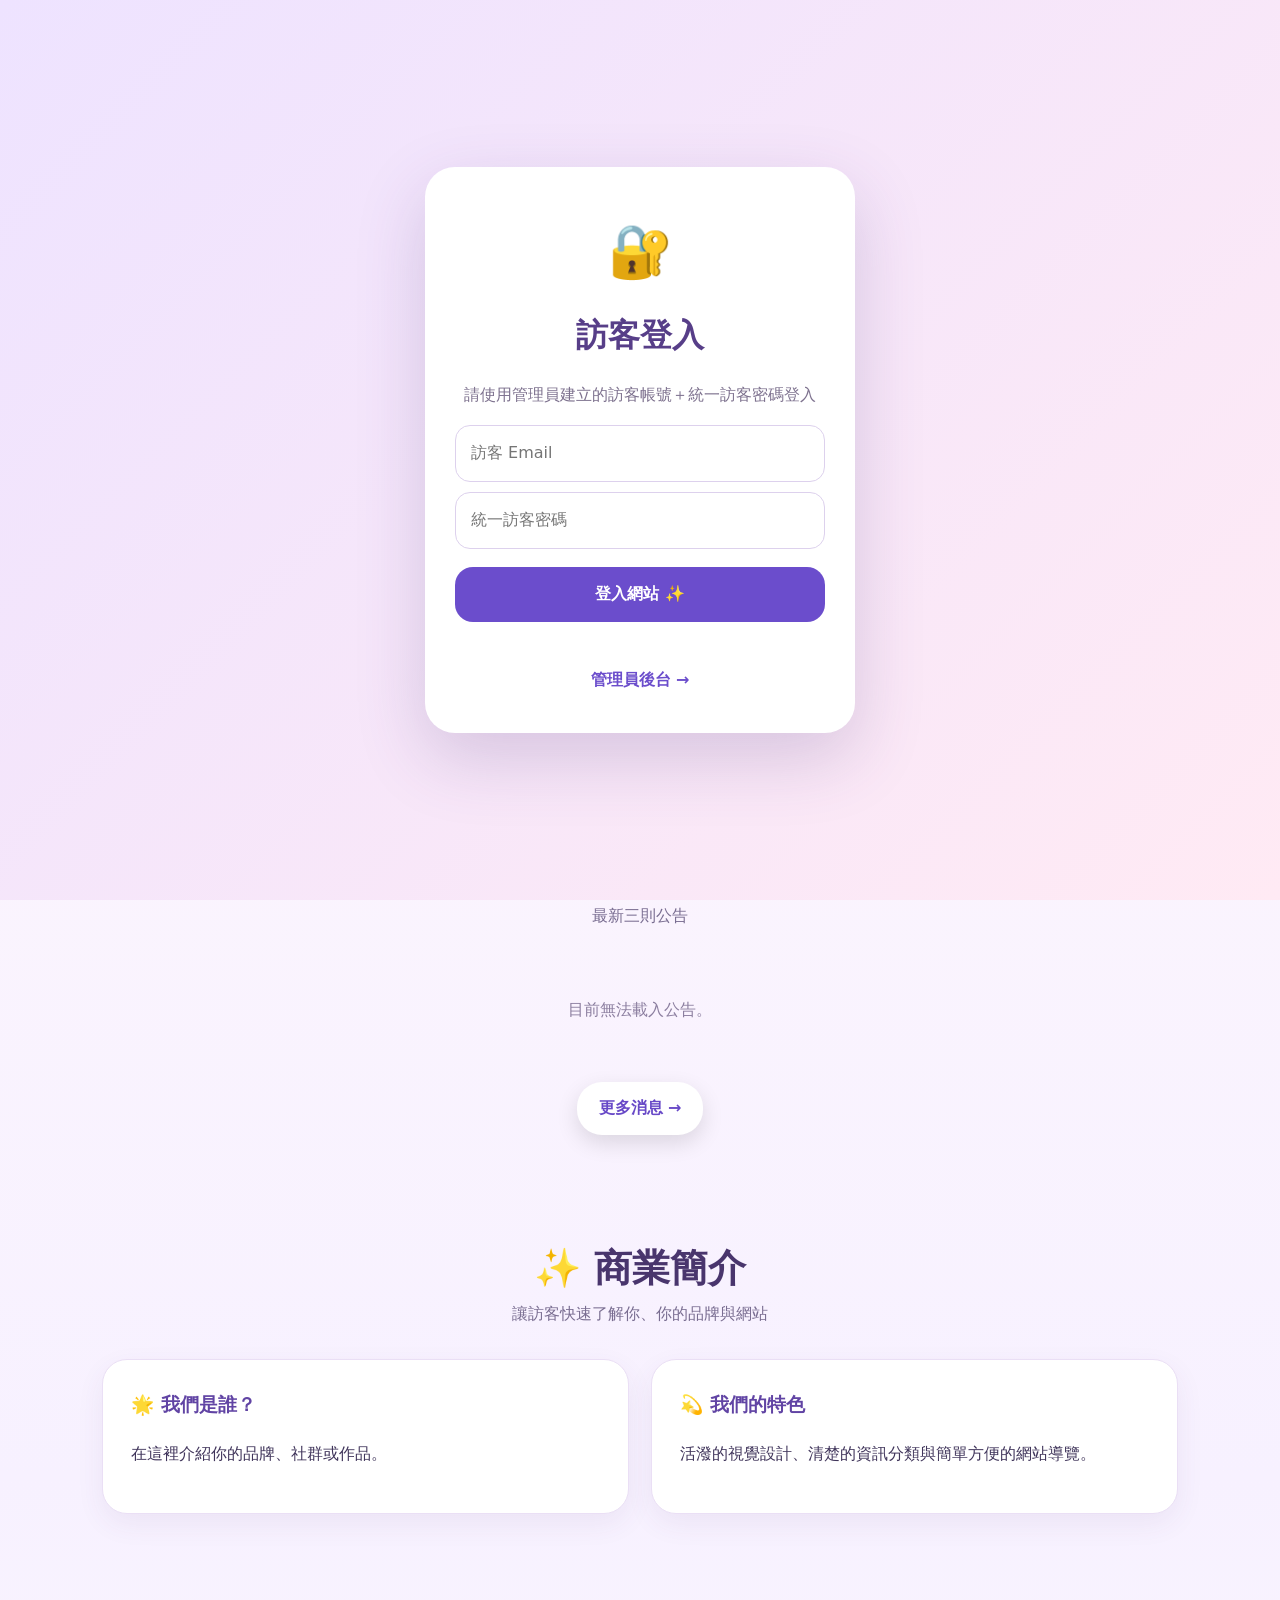
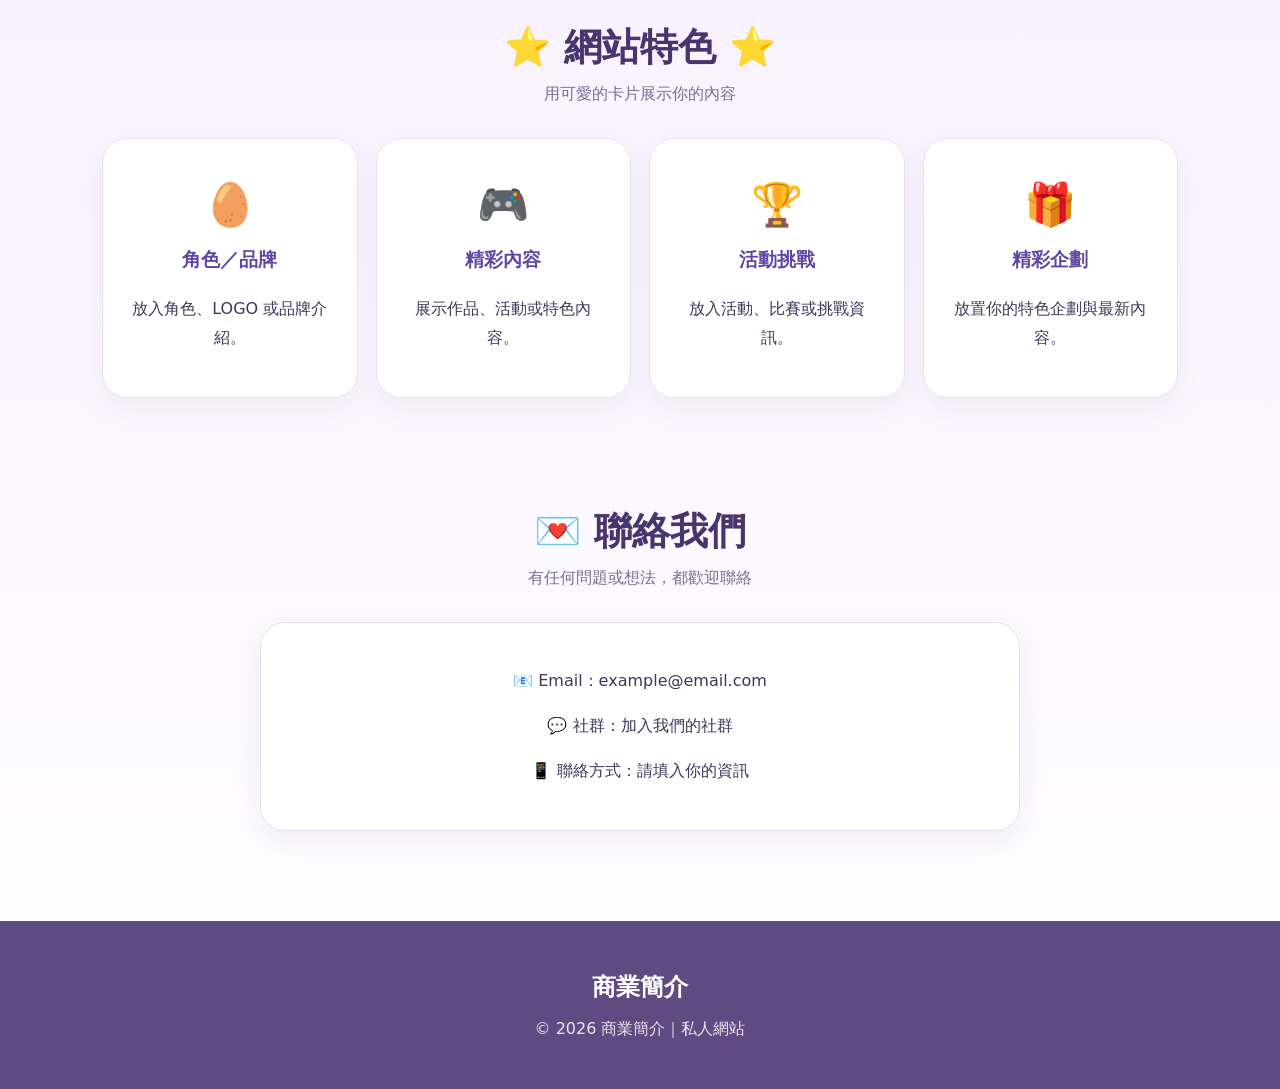
==== index.html @ ac89ccae "Refresh app script cache for calendar update" ====
<!doctype html><html lang="zh-Hant"><head><meta charset="UTF-8"><meta name="viewport" content="width=device-width,initial-scale=1"><title>私人網站</title><link rel="stylesheet" href="style.css"></head><body>
<div id="visitorGate" class="gate"><div class="gate-card"><div class="lock">🔐</div><h1>訪客登入</h1><p>請使用管理員建立的訪客帳號＋統一訪客密碼登入</p><input id="visitorEmail" type="email" placeholder="訪客 Email" autocomplete="username"><input id="visitorPassword" type="password" placeholder="統一訪客密碼" autocomplete="current-password"><button id="visitorLoginButton">登入網站 ✨</button><small id="visitorLoginError"></small><a href="admin.html">管理員後台 →</a></div></div>
<header><div class="nav"><div class="logo" id="siteName">商業簡介</div><button class="mobileNavToggle" type="button" aria-expanded="false" aria-label="開啟選單">☰ 選單</button><nav><a href="#home">首頁</a><a href="#news">最新消息</a><a href="products.html">商品</a><a href="videos.html">🎬 影音頻道</a><div class="navDropdown"><button type="button">👤 我的 ▾</button><div class="dropdownMenu myNavMenu"><a href="my.html#myProfilePanel">👤 個人資料</a><a href="my.html#myCompetitionsPanel">🏆 我的比賽</a><a href="my.html#myAwardsPanel">🎖️ 我的獎項</a><a href="my.html#myCouponsPanel">🎟️ 我的優惠券</a><a href="my.html#mySupportPanel">💬 我的客服</a><a href="my.html#myNotificationsPanel">🔔 我的通知</a></div></div><div class="navDropdown"><button type="button">🏆 歷屆成績 ▾</button><div id="competitionMenu" class="dropdownMenu"><a href="competitions.html">📚 全部歷屆成績</a><a href="competitions.html#leaderboard">🏆 達人榜</a><a href="competitions.html?category=Minecraft">🎮 Minecraft 分類</a><div class="dropdownNested"><a class="dropdownNestedTitle" href="competitions.html?category=%E8%9B%8B%E4%BB%94">🥚 蛋仔派對 <span>▸</span></a><div class="dropdownSubmenu"></div></div></div></div><a href="downloads.html">📁 檔案下載</a><a href="app-updates.html">⬇️ 下載 App</a><a href="calendar.html">📅 行事曆</a><a href="search.html">🔍 搜尋</a><a class="admin" href="admin.html">👑 管理員</a><button id="visitorLogout" class="hidden">登出</button></nav></div></header>
<main><section id="home" class="hero"><img id="heroImage" src="1000116817.jpg" alt="主視覺"><div class="heroShade"></div><div class="heroCard"><h1 id="heroTitle">商業簡介</h1><p id="heroText">繽紛、活潑、充滿特色的專屬網站</p><a href="#news" class="btn">開始探索 →</a></div></section>
<section id="news"><h2>📢 最新消息</h2><p class="sub">最新三則公告</p><div id="newsList" class="newsList"><div class="loading">正在載入…</div></div><div class="center"><a class="btn" href="news.html">更多消息 →</a></div></section>
<section id="about"><h2 id="aboutTitle">✨ 商業簡介</h2><p class="sub" id="aboutSubtitle">讓訪客快速了解你、你的品牌與網站</p><div class="grid2"><article><h3 id="about1Title">🌟 我們是誰？</h3><p id="about1Text">在這裡介紹你的品牌、社群或作品。</p></article><article><h3 id="about2Title">💫 我們的特色</h3><p id="about2Text">活潑的視覺設計、清楚的資訊分類與簡單方便的網站導覽。</p></article></div></section>
<section id="features"><h2 id="featuresTitle">⭐ 網站特色 ⭐</h2><p class="sub" id="featuresSubtitle">用可愛的卡片展示你的內容</p><div class="features"><article><b>🥚</b><h3 id="f1Title">角色／品牌</h3><p id="f1Text">放入角色、LOGO 或品牌介紹。</p></article><article><b>🎮</b><h3 id="f2Title">精彩內容</h3><p id="f2Text">展示作品、活動或特色內容。</p></article><article><b>🏆</b><h3 id="f3Title">活動挑戰</h3><p id="f3Text">放入活動、比賽或挑戰資訊。</p></article><article><b>🎁</b><h3 id="f4Title">精彩企劃</h3><p id="f4Text">放置你的特色企劃與最新內容。</p></article></div></section>
<section id="contact"><h2>💌 聯絡我們</h2><p class="sub">有任何問題或想法，都歡迎聯絡</p><div class="contact"><p id="contact1">📧 Email：example@email.com</p><p id="contact2">💬 社群：加入我們的社群</p><p id="contact3">📱 聯絡方式：請填入你的資訊</p></div></section></main>
<footer><h2 id="footerName">商業簡介</h2><p id="footerText">© 2026 商業簡介｜私人網站</p></footer>
<script src="config.js"></script><script src="app.js?v=26.11.3-calendar"></script><aside id="quickLinksPanel" class="quickLinksPanel" aria-label="快速連結">
  <div class="quickLinksHead">🔗 快速連結</div>
  <div id="quickLinksList" class="quickLinksList">
    <div class="quickLinksEmpty">正在載入…</div>
  </div>
</aside>
</body></html>
---- style.css ----
*{box-sizing:border-box}
html{scroll-behavior:smooth}
body{margin:0;font-family:system-ui,-apple-system,"Noto Sans TC","Microsoft JhengHei",sans-serif;color:#40355b;background:linear-gradient(180deg,#fff8fc,#f7f1ff 55%,#fff);line-height:1.8}
a{color:inherit} header{position:sticky;top:0;z-index:20;background:rgba(255,255,255,.9);backdrop-filter:blur(12px);border-bottom:1px solid #eadff7}
.nav{max-width:1120px;margin:auto;padding:14px 22px;display:flex;align-items:center;justify-content:space-between;gap:20px}.logo{font-size:24px;font-weight:900;color:#6b4dcc;white-space:nowrap}
nav{display:flex;align-items:center;gap:7px;flex-wrap:nowrap;justify-content:flex-end}nav a,nav button{border:0;background:transparent;text-decoration:none;padding:8px 12px;border-radius:18px;font-weight:800;color:#5d4b83;cursor:pointer}nav a:hover,nav button:hover{background:#eee5ff;color:#6b4dcc}nav .admin{background:#6b4dcc;color:#fff}
main{max-width:1120px;margin:auto}.hero{min-height:520px;margin:28px 18px 60px;border-radius:34px;overflow:hidden;position:relative;background:#eadfff;box-shadow:0 18px 50px rgba(94,70,145,.14)}.hero img{width:100%;height:520px;object-fit:cover;display:block}.heroShade{position:absolute;inset:0;background:linear-gradient(90deg,rgba(54,37,86,.72),rgba(54,37,86,.18),rgba(54,37,86,.05))}.heroCard{position:absolute;left:8%;top:50%;transform:translateY(-50%);max-width:540px;color:#fff}.heroCard h1{font-size:56px;line-height:1.15;margin:0 0 12px;text-shadow:0 4px 18px rgba(0,0,0,.2)}.heroCard p{font-size:21px;margin:0 0 25px}.btn{display:inline-block;background:#fff;color:#6849c7;border:0;border-radius:25px;padding:12px 22px;text-decoration:none;font-weight:900;cursor:pointer;box-shadow:0 8px 22px rgba(0,0,0,.12)}
section{padding:55px 22px;scroll-margin-top:85px}section h2{font-size:38px;line-height:1.25;text-align:center;margin:0 0 8px;color:#49356d}.sub{text-align:center;color:#796d91;margin:0 auto 30px}
.newsList{display:grid;gap:18px}.notice{background:#fff;border:1px solid #eadff5;border-radius:24px;padding:22px 25px;box-shadow:0 10px 28px rgba(83,62,120,.08)}.notice .date{font-size:14px;color:#9a7cc8;font-weight:800}.notice h3{font-size:24px;margin:5px 0;color:#4d3a70}.notice p{margin:5px 0;color:#655a78}
.notice .noticeContent.isCollapsed{display:-webkit-box;-webkit-box-orient:vertical;-webkit-line-clamp:4;overflow:hidden;white-space:normal}.notice .noticeContent.isExpanded{display:block;overflow:visible}.notice .noticeMore{display:inline-block;margin:2px 0 8px;padding:0;border:0;background:transparent;color:#6749cc;font:inherit;font-weight:800;cursor:pointer}.notice .noticeMore:hover{text-decoration:underline}
.grid2{display:grid;grid-template-columns:repeat(2,1fr);gap:22px}.grid2 article,.features article,.contact{background:#fff;border:1px solid #eadff5;border-radius:25px;padding:28px;box-shadow:0 10px 28px rgba(83,62,120,.07)}.grid2 h3,.features h3{color:#6144a4;margin-top:0}
.features{display:grid;grid-template-columns:repeat(4,1fr);gap:18px}.features article{text-align:center}.features b{font-size:42px}.contact{text-align:center;max-width:760px;margin:auto}
footer{text-align:center;padding:45px 20px;background:#5f4b82;color:#fff;margin-top:35px}footer h2{color:#fff;margin:0 0 6px}footer p{margin:0;opacity:.85}
.gate{position:fixed;inset:0;z-index:100;background:linear-gradient(135deg,#eee3ff,#ffeaf4);display:flex;align-items:center;justify-content:center;padding:20px}.gate-card{width:min(430px,100%);background:#fff;border-radius:30px;padding:38px 30px;text-align:center;box-shadow:0 25px 70px rgba(82,56,125,.2)}.lock{font-size:52px}.gate-card h1{margin:8px 0;color:#573e88}.gate-card p{color:#7d718e}.gate-card input{display:block;width:100%;padding:13px 15px;margin:10px 0;border:1px solid #ddd1ed;border-radius:15px;font:inherit;outline:none}.gate-card button{width:100%;padding:13px 18px;border:0;border-radius:18px;background:#6b4dcc;color:#fff;font:inherit;font-weight:900;cursor:pointer;margin:8px 0}.gate-card a{display:block;margin-top:12px;color:#6b4dcc;text-decoration:none;font-weight:800}.gate-card small{display:block;color:#d34f73;min-height:24px}
.hidden{display:none!important}.dashboard main{padding-top:20px}.dashboard section{padding-top:35px}
.dashboardHeader{display:flex;align-items:center;justify-content:space-between;gap:20px;margin:0 0 22px}.dashboardHeader h2{margin:0 0 6px}.dashboardCards{display:grid;grid-template-columns:repeat(4,1fr);gap:15px;margin-bottom:22px}.dashCard{display:flex;align-items:center;gap:14px;background:#fff;border:1px solid #eadff5;border-radius:22px;padding:18px;box-shadow:0 10px 28px rgba(83,62,120,.07)}.dashIcon{font-size:32px;line-height:1}.dashLabel{font-size:13px;font-weight:900;color:#8b7e9f}.dashValue{font-size:28px;font-weight:950;color:#4d3a70;line-height:1.1;margin:3px 0}.dashSub{font-size:12px;color:#8b7e9f}.dashboardGrid{display:grid;grid-template-columns:repeat(2,1fr);gap:20px;margin-top:20px}.dashboardBox{background:#fff;border:1px solid #eadff5;border-radius:25px;padding:22px;box-shadow:0 10px 28px rgba(83,62,120,.07)}.dashboardBoxHead{display:flex;align-items:end;justify-content:space-between;gap:15px;margin-bottom:12px}.dashboardBoxHead h3{margin:0;color:#4d3a70}.dashboardList{display:grid;gap:9px}.dashboardLink{width:100%;border:1px solid #eee5f5;background:#fcfaff;border-radius:15px;padding:12px 14px;text-align:left;cursor:pointer;color:#4d3a70;display:flex;justify-content:space-between;gap:12px;font:inherit}.dashboardLink:hover{transform:translateY(-1px)}.dashboardLink span{font-weight:850;overflow:hidden;text-overflow:ellipsis}.dashboardLink small{color:#91859e;white-space:nowrap}.dashboardAction{margin-top:10px;border:0;background:#e8ddff;color:#6749cc;border-radius:14px;padding:10px 14px;font-weight:900;cursor:pointer}.dashTodoCount{padding:12px 14px;border-radius:15px;background:#fff3d9;color:#80611c;font-weight:900;margin-bottom:2px}.miniBars{display:grid;gap:6px}.miniBarRow{display:grid;grid-template-columns:42px 1fr 24px;align-items:center;gap:8px;font-size:11px;color:#8b7e9f}.miniBarRow b{font-size:11px;text-align:right;color:#5f5270}.miniBarTrack{height:10px;background:#f0eaf7;border-radius:999px;overflow:hidden}.miniBarTrack i{display:block;height:100%;background:#8b6bd8;border-radius:999px;min-width:0}.loading{text-align:center;padding:30px;color:#8b7e9f}
.adminTabs{display:flex;gap:10px;justify-content:center;margin-bottom:35px;flex-wrap:wrap}.tab{border:0;border-radius:22px;padding:13px 22px;background:#e8ddff;color:#6749cc;font-weight:900;cursor:pointer}.tab.active{background:#6749cc;color:#fff}.tabPanel.hidden{display:none}
.editor{background:#fff;border:1px solid #eadff5;border-radius:25px;padding:25px;box-shadow:0 10px 28px rgba(83,62,120,.07)}.editor label{display:block;font-weight:800;color:#6749cc;margin:12px 0}.editor input,.editor textarea{display:block;width:100%;margin-top:6px;padding:12px 14px;border:1px solid #ddd1ed;border-radius:14px;font:inherit;color:#46395c;background:#fff}.editor textarea{resize:vertical}.editor button{margin-top:12px}.four{display:grid;grid-template-columns:repeat(2,1fr);gap:15px}.empty,.loading{text-align:center;padding:35px;color:#8b7e9f}.notice button{border:0;border-radius:16px;padding:9px 16px;background:#ffd0df;color:#8b4770;font-weight:800;cursor:pointer}
@media(max-width:850px){.nav{align-items:flex-start;flex-direction:column}nav{justify-content:flex-start}.hero,.hero img{height:460px}.heroCard h1{font-size:42px}.features{grid-template-columns:repeat(2,1fr)}}
@media(max-width:600px){.grid2,.features,.four{grid-template-columns:1fr}section{padding:42px 15px}.hero{margin:18px 10px 40px}.heroCard{left:7%;right:7%}.heroCard h1{font-size:35px}.heroCard p{font-size:17px}}
.center{text-align:center;margin-top:22px}.filters{display:flex;gap:8px;justify-content:center;flex-wrap:wrap;margin:0 auto 25px}.filter{border:0;border-radius:18px;padding:9px 14px;background:#eee5ff;color:#6749cc;font-weight:800;cursor:pointer}.filter.active{background:#6749cc;color:#fff}.productGrid{display:grid;grid-template-columns:repeat(3,1fr);gap:20px}.productCard{background:#fff;border:1px solid #eadff5;border-radius:25px;overflow:hidden;box-shadow:0 10px 28px rgba(83,62,120,.07)}.productCard img{width:100%;height:220px;object-fit:cover;display:block}.productImage{height:220px;display:flex;align-items:center;justify-content:center;background:#f2eaff;font-size:70px}.productBody{padding:20px}.productBody h3{margin:4px 0;color:#4d3a70;font-size:24px}.productBody strong{display:block;margin-top:10px;color:#6749cc;font-size:21px}.productBody button,.notice button{border:0;border-radius:14px;padding:8px 12px;background:#eee5ff;color:#6749cc;font-weight:800;cursor:pointer}.secondary{background:#eee!important;color:#555!important}.check{display:flex!important;align-items:center;gap:8px}.check input{width:auto!important;margin:0!important}.supportBox small{display:block;color:#6b4dcc;font-weight:800;margin-top:8px}
@media(max-width:850px){.productGrid{grid-template-columns:repeat(2,1fr)}}@media(max-width:600px){.productGrid{grid-template-columns:1fr}}

.couponGrid{display:grid;grid-template-columns:repeat(auto-fit,minmax(260px,1fr));gap:20px}
.couponCard{background:#fff;border:2px dashed #d9c7f5;border-radius:24px;padding:20px;box-shadow:0 12px 30px rgba(94,70,145,.10);position:relative;overflow:hidden}
.couponCard:before{content:"";position:absolute;left:-12px;top:50%;width:24px;height:24px;border-radius:50%;background:#f8f2ff;transform:translateY(-50%)}
.couponTop{display:flex;justify-content:space-between;font-weight:900;color:#6b4dcc}
.couponCard h3{margin:10px 0 6px;font-size:23px}
.couponCard p{margin:5px 0;color:#6d6280}
.couponDiscount{display:block;font-size:28px;color:#6b4dcc;margin:12px 0}
.couponCode{background:#f5efff;border-radius:12px;padding:8px 12px;font-weight:900;letter-spacing:1px;text-align:center;margin:14px 0}
.couponCard.used{opacity:.62}.couponCard.expired{opacity:.7}.couponCard.soon{border-color:#e8c978}
.inlineGate{position:static;min-height:0;background:transparent;padding:20px 0}.inlineGate .gate-card{max-width:480px;margin:auto}


.navDropdown{position:relative;display:inline-block}
.navDropdown>button{font:inherit}
.dropdownMenu{display:none;position:absolute;right:0;top:calc(100% + 6px);min-width:260px;max-width:340px;background:#fff;border:1px solid #eadff5;border-radius:18px;padding:8px;box-shadow:0 16px 40px rgba(83,62,120,.16);z-index:50}
.navDropdown:hover .dropdownMenu,.navDropdown:focus-within .dropdownMenu{display:block}
.dropdownMenu a,.dropdownMenu .dropdownEmpty{display:block;padding:8px 12px;border-radius:12px;text-decoration:none;color:#5d4b83;font-weight:700;white-space:normal}
.dropdownMenu a:hover{background:#eee5ff;color:#6b4dcc}
.dropdownGroup{padding:5px 0;border-top:1px solid #f0e9f8;margin-top:5px}
.dropdownGroup b{display:block;padding:6px 12px;color:#6749cc}
.dropdownEmpty{color:#9a8ea8!important;font-weight:600!important}
.pageTitle{text-align:center;font-size:42px;color:#49356d;margin:20px 0 5px}
.competitionFilters{display:flex;justify-content:center;gap:10px;flex-wrap:wrap;margin:0 auto 28px}
.competitionFilters a{background:#eee5ff;color:#6749cc;text-decoration:none;font-weight:900;border-radius:18px;padding:8px 16px}
.competitionFilters a:hover{background:#6749cc;color:#fff}
.competitionCard{background:#fff;border:1px solid #eadff5;border-radius:28px;padding:26px;margin:0 0 24px;box-shadow:0 10px 28px rgba(83,62,120,.07)}
.competitionCard h2{margin:3px 0 12px;text-align:left;font-size:30px}
.competitionResults{display:grid;grid-template-columns:repeat(3,1fr);gap:15px}
.competitionResult h3{margin:3px 0;color:#4d3a70}
.competitionActions{display:flex;gap:10px;flex-wrap:wrap;margin-top:15px}
.resultEditor{margin-top:24px;padding-top:15px;border-top:1px solid #eadff5}
.resultRow{display:grid;grid-template-columns:90px 1.5fr 120px 1fr auto;gap:10px;align-items:end;margin:10px 0;padding:12px;background:#faf7ff;border-radius:16px}
.resultRow label{margin:0}
.resultRow button{margin:0;padding:9px 12px;border:0;border-radius:12px;background:#ffd0df;color:#8b4770;font-weight:800;cursor:pointer}
.resultRow input{margin-top:5px!important}
@media(max-width:850px){.competitionResults{grid-template-columns:1fr 1fr}.resultRow{grid-template-columns:1fr 1fr}}
@media(max-width:600px){.dropdownMenu{position:static;width:100%;max-width:none;box-shadow:none;margin-top:4px}.navDropdown{width:auto}.navDropdown:focus-within .dropdownMenu,.navDropdown:hover .dropdownMenu{display:block}.pageTitle{font-size:34px}.competitionResults{grid-template-columns:1fr}.resultRow{grid-template-columns:1fr}}

/* 快速連結側欄 */
.quickLinksPanel{position:fixed;right:16px;top:118px;width:245px;z-index:18;background:#fff;border:1px solid #e1e8cf;border-radius:18px;padding:12px;box-shadow:0 14px 36px rgba(43,64,18,.16)}
.quickLinksHead{font-size:20px;font-weight:900;color:#53436f;text-align:center;margin:2px 0 10px}
.quickLinksList{display:flex;flex-direction:column;gap:7px;max-height:calc(100vh - 185px);overflow:auto;padding-right:2px}
.quickLinkItem{display:flex;align-items:center;gap:8px;min-height:42px;padding:7px 10px;border-radius:9px;background:#8ee600;color:#fff;text-decoration:none;font-weight:900;box-shadow:0 2px 6px rgba(71,110,12,.18);transition:transform .15s ease,filter .15s ease}
.quickLinkItem:hover{filter:brightness(.96);transform:translateX(-2px)}
.quickLinkIcon{width:28px;height:28px;display:grid;place-items:center;flex:0 0 28px;font-size:21px;background:rgba(255,255,255,.2);border-radius:6px}
.quickLinksEmpty{font-size:13px;text-align:center;color:#8b809c;padding:10px}
.quickLinkAdminGrid{display:grid;grid-template-columns:1fr 1.35fr;gap:22px}
.quickLinkAdminListWrap{background:#fff;border:1px solid #eadff5;border-radius:20px;padding:20px}
.quickLinkAdminItem{margin-bottom:12px}
@media (max-width:950px){.quickLinksPanel{position:static;width:auto;margin:12px 18px}.quickLinksList{max-height:none}.quickLinkAdminGrid{grid-template-columns:1fr}}
@media (max-width:760px){.quickLinksPanel{margin:12px}.quickLinksList{display:grid;grid-template-columns:1fr 1fr}.quickLinkItem{font-size:14px}.quickLinksHead{text-align:left}}

/* 表單 */
.formCard{max-width:850px;margin:0 auto;background:#fff;border:1px solid #eadff5;border-radius:28px;padding:28px;box-shadow:0 10px 28px rgba(83,62,120,.07)}
.formField{display:block;margin:18px 0;color:#5b4a75;font-weight:800}
.formField>span{display:block;margin-bottom:7px}
.formField input,.formField textarea,.formField select{display:block;width:100%;padding:12px 14px;border:1px solid #ddd1ed;border-radius:14px;font:inherit;color:#46395c;background:#fff;box-sizing:border-box}
.formField b{color:#c94c78}
.formOptions{display:grid;gap:8px;margin-top:8px;padding:12px;background:#faf7ff;border-radius:14px}
.formOptions label{font-weight:700;color:#59476f}
.formQuestionRow{display:grid;grid-template-columns:1fr auto;gap:12px;align-items:end;margin:12px 0;padding:16px;background:#faf7ff;border-radius:16px}
.formQuestionRow label{display:block;margin:8px 0;font-weight:800;color:#6749cc}
.formQuestionRow input,.formQuestionRow select{display:block;width:100%;margin-top:6px;padding:10px 12px;border:1px solid #ddd1ed;border-radius:12px;box-sizing:border-box;font:inherit}
.formQuestionRow .removeFormQuestion{margin:0;padding:10px 12px;border:0;border-radius:12px;background:#ffd0df;color:#8b4770;font-weight:800;cursor:pointer}
@media(max-width:600px){.formQuestionRow{grid-template-columns:1fr}.formCard{padding:18px}}


/* 我的會員中心 */
.mySubnav{display:flex;justify-content:center;gap:9px;flex-wrap:wrap;margin:10px auto 28px}.mySubnav a{padding:9px 14px;border-radius:16px;background:#eee5ff;color:#6749cc;text-decoration:none;font-weight:900}.mySubnav a.active,.mySubnav a:hover{background:#6749cc;color:#fff}.myPanel{background:#fff;border:1px solid #eadff5;border-radius:26px;padding:26px;box-shadow:0 10px 28px rgba(83,62,120,.07);margin-bottom:20px}.myPanel.hidden{display:none!important}.myGrid{display:grid;grid-template-columns:1fr 1fr;gap:20px}.myGrid .formCard{max-width:none;margin:0}.memberNumber{display:inline-block;padding:8px 18px;border-radius:14px;background:#f5efff;color:#6749cc;font-size:28px;letter-spacing:2px}.unreadNotice{border-left:5px solid #6749cc}.myNavMenu a{font-weight:800}.resultRow{grid-template-columns:80px 1.2fr 1.3fr 110px 1fr auto}
@media(max-width:850px){.myGrid{grid-template-columns:1fr}.resultRow{grid-template-columns:1fr 1fr}}
@media(max-width:600px){.myPanel{padding:18px}.mySubnav{justify-content:flex-start}.mySubnav a{font-size:14px}.resultRow{grid-template-columns:1fr}}


/* 2026-09 mobile cleanup */
.mobileNavToggle{display:none;border:0;border-radius:14px;padding:10px 14px;background:#eee5ff;color:#6749cc;font:inherit;font-weight:900;cursor:pointer}
.adminHint{text-align:center;color:#8b7e9f;margin:-18px 0 25px;font-size:14px}
.adminTabGroup{display:flex;align-items:center;gap:8px;flex-wrap:wrap;justify-content:center;padding:10px 12px;background:#faf7ff;border:1px solid #eadff5;border-radius:20px}
.adminTabGroup>span{font-size:12px;font-weight:900;color:#9a8ea8;padding:0 3px}
@media(max-width:850px){
  header .nav{align-items:stretch;gap:10px}
  header .nav>.mobileNavToggle{display:block;align-self:flex-end}
  header nav{display:none;width:100%;flex-direction:column;align-items:stretch;gap:6px;padding:10px 0 4px}
  header nav.mobileOpen{display:flex}
  header nav>a,header nav>button:not(.mobileNavToggle),header nav>.navDropdown{width:100%;box-sizing:border-box}
  header nav>a,header nav>button:not(.mobileNavToggle){padding:10px 12px;border-radius:12px;text-align:left}
  header nav>.navDropdown>button{width:100%;text-align:left;padding:10px 12px;border-radius:12px}
  header nav>.navDropdown{display:block}
  .dropdownMenu{position:static;width:100%;max-width:none;box-sizing:border-box;box-shadow:none;margin-top:2px}
  .adminTabs{display:flex;flex-direction:column;align-items:stretch;gap:10px}
  .adminTabGroup{justify-content:flex-start}
  .adminTabGroup>span{min-width:32px}
  .tab{padding:10px 14px}
  .editor{padding:18px;border-radius:20px}
  .dashboard section{padding-top:20px}
}
@media(max-width:600px){
  header .nav{padding:10px 12px}
  .logo{font-size:21px}
  section{padding-left:12px;padding-right:12px}
  .heroCard h1{font-size:30px}
  .heroCard p{font-size:16px}
  .notice{padding:18px}
  .productCard img,.productImage{height:190px}
  .competitionCard{padding:18px}
  .adminTabGroup{overflow-x:auto;flex-wrap:nowrap;justify-content:flex-start}
  .adminTabGroup>span,.adminTabGroup .tab{flex:0 0 auto}
}

/* 活動／比賽 v2 */
.competitionStatus{display:inline-block;margin-left:6px;padding:3px 9px;border-radius:999px;background:#eee5ff;color:#6749cc;font-size:13px;font-weight:900;white-space:nowrap}
.status-upcoming{background:#e5f8e9;color:#2f7a45}.status-today{background:#fff4cf;color:#8a6a16}.status-ended{background:#eee;color:#777}.status-unknown{background:#f3edf9;color:#8b7e9f}
.competitionHeader{display:flex;justify-content:space-between;align-items:flex-start;gap:15px}.competitionHeader .date{line-height:1.7}
@media(max-width:600px){.competitionStatus{margin-left:3px;margin-top:4px}.competitionHeader{display:block}.competitionHeader h2{font-size:25px}}


/* 全站搜尋 */
.siteSearchForm{display:flex;gap:10px;max-width:760px;margin:20px auto 10px}
.siteSearchForm input{flex:1;min-width:0;padding:13px 15px;border:1px solid #d8dce8;border-radius:12px;font-size:16px}
.siteSearchForm button{padding:13px 20px;border:0;border-radius:12px;cursor:pointer}
.searchCount{max-width:760px;margin:8px auto 14px;color:#667085;font-size:14px}
.searchResult{margin-bottom:14px}
.searchResult h3 a{color:inherit;text-decoration:none}
.searchResult h3 a:hover{text-decoration:underline}
.searchMeta{color:#667085;font-size:14px}
@media(max-width:640px){.siteSearchForm{flex-direction:column}.siteSearchForm button{width:100%}}


/* #4 達人榜升級 */
.leaderboardSection{
  margin:0 0 28px;
  padding:24px;
  border:1px solid rgba(37,99,235,.16);
  border-radius:20px;
  background:linear-gradient(180deg,rgba(37,99,235,.06),rgba(255,255,255,.92));
}
.leaderboardHeader{display:flex;justify-content:space-between;gap:16px;align-items:flex-start;margin-bottom:18px}
.leaderboardHeader h2{margin:4px 0 6px}
.leaderboardSummary{display:flex;gap:12px;flex-wrap:wrap;margin-bottom:14px}
.leaderboardStat{min-width:130px;padding:12px 16px;border-radius:14px;background:#fff;border:1px solid rgba(0,0,0,.07);display:flex;flex-direction:column}
.leaderboardStat b{font-size:22px;line-height:1.1}
.leaderboardStat span{font-size:13px;opacity:.72;margin-top:4px}
.leaderboardRow{
  display:grid;grid-template-columns:100px 1fr;gap:14px;align-items:center;
  padding:15px 16px;margin:10px 0;border-radius:15px;background:#fff;
  border:1px solid rgba(0,0,0,.07);box-shadow:0 4px 14px rgba(0,0,0,.04)
}
.leaderboardRow.topRank{border-width:1.5px}
.leaderboardRank{font-size:17px;white-space:nowrap}
.leaderboardPlayer h3{margin:0 0 5px;font-size:18px}
.leaderboardMeta{font-size:13px;opacity:.76}
.leaderboardMore{margin-top:12px}
@media(max-width:640px){
  .leaderboardSection{padding:16px;border-radius:16px}
  .leaderboardRow{grid-template-columns:72px 1fr;padding:13px 12px;gap:8px}
  .leaderboardRank{font-size:15px}
  .leaderboardPlayer h3{font-size:16px}
  .leaderboardMeta{font-size:12px;line-height:1.7}
  .leaderboardStat{min-width:110px}
}

/* #5 通知系統完善 */
.panelHeading{display:flex;align-items:center;justify-content:space-between;gap:16px;margin-bottom:8px}
.notificationToolbar{display:flex;align-items:center;justify-content:space-between;gap:12px;margin:12px 0 16px;padding:12px 14px;border:1px solid var(--border,#ddd);border-radius:12px;background:var(--soft,#f7f7f7)}
.notificationToolbar select{min-width:140px}
.unreadNotice{border-left:4px solid currentColor;box-shadow:0 2px 12px rgba(0,0,0,.06)}
.markRead{margin-top:8px}
.notificationBadge{display:inline-flex;align-items:center;justify-content:center;min-width:18px;height:18px;padding:0 5px;margin-left:5px;border-radius:999px;font-size:11px;line-height:18px;background:#d33;color:#fff;vertical-align:middle}
@media (max-width:700px){.panelHeading{align-items:flex-start;flex-direction:column}.notificationToolbar{align-items:stretch;flex-direction:column}.notificationToolbar select{width:100%}}

@media(max-width:700px){
  .dashboardHeader{align-items:flex-start;flex-direction:column}.dashboardCards{grid-template-columns:repeat(2,1fr)}.dashboardGrid{grid-template-columns:1fr}.dashboardBox{padding:18px}.dashboardLink{flex-direction:column;gap:4px}.dashboardLink small{white-space:normal}
}

/* Round 2 #7/#8: 分類選單恢復＋手機友善 */
.dropdownGroup{padding:6px 0;border-top:1px solid #f0e9f8;margin-top:6px}
.dropdownGroupTitle{display:block!important;font-weight:900!important;color:#6749cc!important;background:#faf7ff}
.dropdownSubLink{display:block!important;padding-left:26px!important;font-size:14px!important}
.dropdownSubLink::before{content:'↳ ';opacity:.5}
@media(max-width:850px){
  .dropdownGroupTitle{padding-top:10px!important;padding-bottom:10px!important}
  .dropdownSubLink{padding-top:9px!important;padding-bottom:9px!important}
}


.categoryManager{margin-top:18px;padding:16px;border:1px solid #e5e7eb;border-radius:14px;background:#fafafa}.categoryManager h3{margin:0 0 6px}.categoryManager .sub{margin:0 0 12px}.inlineForm{display:flex;gap:10px;align-items:center;margin-bottom:12px}.inlineForm input{flex:1}.categoryManager .newsList{margin-top:10px}.categoryManager .newsList .notice{padding:12px 14px}.categoryManager .newsList .notice .date{margin-bottom:8px}@media (max-width:640px){.inlineForm{flex-direction:column;align-items:stretch}.inlineForm .btn{width:100%}}

/* Round 2 #9/#10: 後台流程與活動進階 */
.dashboardQuickActions{display:flex;gap:10px;flex-wrap:wrap;margin:0 0 20px}.dashboardAction{display:inline-flex;align-items:center;justify-content:center;border:0;background:#e8ddff;color:#6749cc;border-radius:14px;padding:10px 14px;font-weight:900;cursor:pointer}.dashboardAction.primary{background:#6749cc;color:#fff}.dashboardQuickActions .dashboardAction{box-shadow:0 5px 14px rgba(83,62,120,.08)}
.adminListTools{display:flex;gap:10px;align-items:center;flex-wrap:wrap;margin:20px 0 10px}.adminListTools input,.adminListTools select{padding:10px 12px;border:1px solid #ddd1ed;border-radius:13px;background:#fff;font:inherit;color:#46395c}.adminListTools input{flex:1;min-width:220px}.adminListTools select{min-width:130px}
.competitionSummary{display:grid;grid-template-columns:repeat(4,1fr);gap:10px;margin:18px 0}.competitionSummaryItem{background:#faf7ff;border:1px solid #eadff5;border-radius:16px;padding:12px 14px;text-align:center}.competitionSummaryItem b{display:block;font-size:25px;color:#5d43a0}.competitionSummaryItem span{font-size:12px;color:#8b7e9f;font-weight:800}
@media(max-width:650px){.dashboardQuickActions{display:grid;grid-template-columns:1fr 1fr}.dashboardQuickActions .dashboardAction{width:100%}.adminListTools{display:grid;grid-template-columns:1fr}.adminListTools input,.adminListTools select{width:100%;min-width:0}.competitionSummary{grid-template-columns:repeat(2,1fr)}}

/* account experience v1 */
#visitorLoginButton:disabled{opacity:.65;cursor:wait}
.formField strong.memberNumber{letter-spacing:.08em}

.registrationBox{margin:18px 0;padding:18px;border:1px solid #dbe3ee;border-radius:14px;background:#f8fafc}.registrationForm{display:grid;grid-template-columns:repeat(2,minmax(0,1fr));gap:12px}.registrationForm label{display:flex;flex-direction:column;gap:6px;font-weight:600}.registrationForm input,.registrationForm textarea{width:100%;box-sizing:border-box}.registrationForm label:last-child{grid-column:1/-1}.registrationStatus{font-size:1.05rem;margin-bottom:6px}.registrationAdminPanel{margin:20px 0;padding:18px;border:1px solid #dbe3ee;border-radius:14px;background:#f8fafc}.registrationAdminPanel .adminListTools{margin-bottom:14px}@media(max-width:700px){.registrationForm{grid-template-columns:1fr}.registrationForm label:last-child{grid-column:auto}.registrationBox,.registrationAdminPanel{padding:14px}}

.registrationAdvancedGrid{display:grid;grid-template-columns:repeat(2,minmax(0,1fr));gap:12px;margin:10px 0}.registrationAdvancedGrid .check{display:flex;align-items:center;gap:8px}.registrationAdvancedGrid input[type=checkbox]{width:auto}.registrationFieldGrid{display:grid;grid-template-columns:repeat(2,minmax(0,1fr));gap:10px;margin-top:10px}.registrationFieldGrid label{margin:0}.registrationStatus{margin-bottom:8px}.registrationMeta{font-size:.9rem}.statusPending{color:#8a5a00}.statusApproved{color:#176b3a}.statusRejected{color:#9b2226}@media(max-width:700px){.registrationAdvancedGrid,.registrationFieldGrid{grid-template-columns:1fr}}

.notificationActions{display:flex;gap:8px;flex-wrap:wrap;justify-content:flex-end}.notificationActions .btn{margin:0}@media(max-width:600px){.notificationActions{justify-content:flex-start;width:100%}.notificationActions .btn{flex:1;min-width:150px}}

/* 歷屆成績分類階層 v4 */
.dropdownNested{position:relative;margin-top:4px}
.dropdownNestedTitle{display:flex!important;align-items:center;justify-content:space-between;gap:14px;font-weight:900!important;background:#faf7ff}
.dropdownNestedTitle span{font-size:14px;opacity:.65}
.dropdownSubmenu{display:none;position:absolute;right:100%;top:0;min-width:220px;background:#fff;border:1px solid #eadff5;border-radius:16px;padding:7px;box-shadow:0 16px 40px rgba(83,62,120,.14);z-index:60;margin-right:6px}
.dropdownNested:hover>.dropdownSubmenu,.dropdownNested:focus-within>.dropdownSubmenu{display:block}
.dropdownSubLink{display:block!important;padding:9px 12px!important;border-radius:10px!important;white-space:normal!important}
@media(max-width:600px){
  .dropdownSubmenu{display:block;position:static;min-width:0;margin:2px 0 0;box-shadow:none;border:0;border-radius:10px;padding:2px 0 2px 10px}
  .dropdownNestedTitle span{transform:rotate(90deg)}
}

/* 我的會員中心 v2：總覽 */
.memberOverviewHead{display:flex;align-items:center;justify-content:space-between;gap:16px;margin-bottom:18px}.memberOverviewHead h2{margin:0 0 4px}.memberOverviewGrid{display:grid;grid-template-columns:repeat(4,1fr);gap:14px}.memberOverviewCard{border:1px solid #eadff5;background:#fcfaff;border-radius:20px;padding:18px;text-align:left;display:flex;align-items:center;gap:13px;color:#4d3a70;cursor:pointer;font:inherit;transition:transform .15s,box-shadow .15s}.memberOverviewCard:hover{transform:translateY(-2px);box-shadow:0 10px 24px rgba(83,62,120,.10)}.memberOverviewCard>span:last-child{display:flex;flex-direction:column;min-width:0}.overviewIcon{font-size:30px;line-height:1}.memberOverviewCard small{font-weight:900;color:#8b7e9f}.memberOverviewCard strong{font-size:28px;line-height:1.2;color:#5f43ad}.memberOverviewCard em{font-style:normal;font-size:12px;color:#8b7e9f;white-space:nowrap;overflow:hidden;text-overflow:ellipsis}.overviewQuick{display:flex;align-items:center;gap:8px;flex-wrap:wrap;margin-top:18px;padding-top:16px;border-top:1px solid #eee5f5}.overviewQuick>span{font-size:13px;font-weight:900;color:#8b7e9f;margin-right:4px}.overviewQuick button{border:0;border-radius:14px;padding:9px 13px;background:#eee5ff;color:#6749cc;font-weight:900;cursor:pointer}.overviewQuick button:hover{background:#e2d4ff}
@media(max-width:850px){.memberOverviewGrid{grid-template-columns:repeat(2,1fr)}}
@media(max-width:600px){.memberOverviewGrid{grid-template-columns:1fr}.memberOverviewCard{padding:16px}.overviewQuick{align-items:flex-start;flex-direction:column}.overviewQuick button{width:100%;text-align:left}}

.notificationTicketBtn{margin-right:8px;margin-top:8px}.notificationTicketBtn+.markRead{margin-top:8px}


/* 彈窗公告 */
body.popupOpen{overflow:hidden}
.announcementPopup{position:fixed;inset:0;z-index:9999;display:flex;align-items:center;justify-content:center;padding:20px}
.announcementPopupBackdrop{position:absolute;inset:0;background:rgba(0,0,0,.55)}
.announcementPopupDialog{position:relative;width:min(620px,100%);max-height:min(82vh,760px);overflow:auto;background:#fff;border-radius:22px;padding:30px;box-shadow:0 20px 60px rgba(0,0,0,.28);text-align:left}
.announcementPopupIcon{font-size:42px;text-align:center;margin-bottom:4px}
.announcementPopupDate{text-align:center;font-size:14px;font-weight:700;opacity:.7;margin-bottom:8px}
.announcementPopupDialog h2{margin:0 0 18px;text-align:center}
.announcementPopupContent{line-height:1.9;white-space:normal;word-break:break-word;margin-bottom:20px}
.announcementPopupConfirm{display:block;width:100%;font-size:16px;margin-top:20px}
@media(max-width:600px){.announcementPopup{padding:12px}.announcementPopupDialog{padding:22px;border-radius:18px;max-height:88vh}.announcementPopupIcon{font-size:36px}.announcementPopupDialog h2{font-size:21px}}


/* Popup announcement admin settings v2 */
.popupSettingsBox{margin:14px 0;padding:16px;border:2px solid #2563eb;border-radius:12px;background:#eff6ff}
.popupSettingsTitle{font-size:18px;font-weight:700;margin-bottom:10px}
.popupEnableRow{font-size:16px;padding:10px 12px;border-radius:8px;background:#fff}
.popupEnableRow input{width:auto}
.popupHint{margin:8px 0 12px;font-size:13px;line-height:1.6;color:#475569}
.popupSettingsBox label{display:block;margin-top:10px}
@media (max-width:600px){.popupSettingsBox{padding:12px}.popupSettingsTitle{font-size:17px}}

.growthSummary{margin:0 0 20px}.growthLevelCard{display:flex;align-items:center;gap:18px;background:#fff;border:1px solid #eadff5;border-radius:25px;padding:22px;box-shadow:0 10px 28px rgba(83,62,120,.07)}.growthBigIcon{font-size:56px}.growthLabel{font-size:13px;color:#8b7e9f;font-weight:900}.growthLevelCard h3{margin:2px 0;color:#4d3a70;font-size:26px}.growthProgress{height:12px;background:#eee7f7;border-radius:999px;overflow:hidden;margin:10px 0 5px;max-width:520px}.growthProgress i{display:block;height:100%;background:#8b6bd8;border-radius:999px}.growthGrid{display:grid;grid-template-columns:repeat(2,1fr);gap:20px}.growthItem{display:flex;justify-content:space-between;gap:12px;padding:14px;border:1px solid #eee5f5;border-radius:16px;background:#fcfaff}.growthItem p{margin:3px 0;color:#776b88}.growthItem small{color:#91859e}.growthItem>span{white-space:nowrap;font-weight:900}.growthHistory{margin-top:20px}.growthHistoryRow{display:grid;grid-template-columns:170px 100px 1fr;gap:12px;padding:10px 0;border-bottom:1px solid #eee5f5;align-items:center}.growthHistoryRow span,.growthHistoryRow em{color:#7f738f;font-style:normal}.growthPlus{color:#21834b}.growthMinus{color:#c34e62}.popupSettingsBox{margin:15px 0;padding:18px;border:2px solid #e7d8ff;border-radius:20px;background:#fbf8ff}.popupSettingsTitle{font-size:18px;font-weight:950;color:#5f42a2;margin-bottom:8px}.popupEnableRow{font-size:17px}.popupHint{padding:10px 13px;border-radius:14px;background:#f0e7ff;color:#6b5890;margin:8px 0 14px}.adminTabGroup{display:flex;gap:7px;align-items:center;flex-wrap:wrap}.adminTabGroup>span{font-size:12px;color:#9a8ba9;font-weight:900;margin-right:2px}.adminListTools{display:flex;gap:10px;flex-wrap:wrap;margin:16px 0}.adminListTools input,.adminListTools select{flex:1;min-width:180px;padding:11px 13px;border:1px solid #ddd1ed;border-radius:14px;font:inherit}.growthHeader{margin-bottom:15px}

.growthManagerGrid{display:grid;grid-template-columns:repeat(2,minmax(0,1fr));gap:18px;margin-top:20px}.growthManagerLists{display:grid;grid-template-columns:repeat(2,minmax(0,1fr));gap:18px;margin-top:24px}.growthManagerLists h3{margin:0 0 10px}.growthManagerLists .btn{margin-right:8px;margin-top:8px}.growthManagerGrid .editor h3{margin-top:0}@media(max-width:760px){.growthManagerGrid,.growthManagerLists{grid-template-columns:1fr}}

.growthStats{display:grid;grid-template-columns:repeat(4,minmax(0,1fr));gap:12px;margin:16px 0}.growthStatCard{padding:16px;border:1px solid var(--border,#ddd);border-radius:12px;background:var(--card,#fff);text-align:center}.growthStatCard b{display:block;font-size:24px;margin-bottom:4px}.growthStatCard span{font-size:13px;opacity:.75}.achievementItem{min-height:72px}@media(max-width:700px){.growthStats{grid-template-columns:repeat(2,minmax(0,1fr))}}

.growthDashboard{margin:0 0 20px;padding:20px;border:1px solid #eadff5;border-radius:24px;background:linear-gradient(180deg,#fff,#fbf8ff);box-shadow:0 10px 28px rgba(83,62,120,.06)}
.growthDashHead{display:flex;justify-content:space-between;align-items:center;margin-bottom:8px}.growthDashHead h3{margin:0;color:#4d3a70;font-size:21px}.growthDashGrid{display:grid;grid-template-columns:repeat(4,minmax(0,1fr));gap:12px;margin-top:14px}.growthDashCard{padding:15px;border:1px solid #eee5f5;border-radius:16px;background:#fff;min-height:92px;display:flex;flex-direction:column;justify-content:space-between}.growthDashCard b{color:#6a4c96}.growthDashCard strong{font-size:24px;color:#3e3152}.growthDashCard span{font-size:12px;color:#84788f;line-height:1.45}
@media(max-width:800px){.growthDashGrid{grid-template-columns:repeat(2,minmax(0,1fr))}}
@media(max-width:600px){.growthDashboard{padding:15px}.growthDashGrid{grid-template-columns:1fr}.growthDashCard{min-height:78px}}

.hiddenAchievement{opacity:.92;border-style:dashed}.hiddenAchievement b{letter-spacing:.5px}

.rewardBalance{margin:20px 0}.rewardBalanceCard{display:flex;align-items:center;gap:18px;background:linear-gradient(135deg,#fff,#f4efff);border:1px solid #e4d9f7;border-radius:24px;padding:20px 24px;box-shadow:0 10px 28px rgba(83,62,120,.08)}.rewardBalanceIcon{font-size:46px}.rewardBalanceCard small,.rewardBalanceCard span{display:block;color:#796d91}.rewardBalanceCard strong{display:block;font-size:34px;color:#6849c7;line-height:1.2}.rewardGrid{display:grid;grid-template-columns:repeat(3,1fr);gap:18px}.rewardCard{background:#fff;border:1px solid #eadff5;border-radius:24px;padding:22px;box-shadow:0 10px 28px rgba(83,62,120,.08)}.rewardTop,.rewardMeta{display:flex;align-items:center;justify-content:space-between;gap:12px}.rewardTop>span:first-child{font-size:34px}.rewardStatus{font-size:13px;font-weight:900}.rewardCard h3{margin:10px 0 5px;color:#4d3a70;font-size:23px}.rewardCard p{color:#655a78}.rewardDiscount{display:block;font-size:22px;color:#6849c7;margin:8px 0}.rewardMeta{margin:14px 0;color:#796d91}.rewardMeta b{color:#6849c7}.rewardCard .btn{width:100%;margin-top:8px}.rewardCard.locked,.rewardCard.insufficient,.rewardCard.limit,.rewardCard.soldout,.rewardCard.disabled{opacity:.78}.rewardHistorySection{padding:28px 0 0}.rewardHistorySection h3{text-align:left;color:#49356d}.rewardStatus.available{color:#16824a}.rewardStatus.locked{color:#8666b5}.rewardStatus.insufficient,.rewardStatus.limit,.rewardStatus.soldout{color:#a45b5b}.rewardStatus.disabled{color:#888}
@media(max-width:820px){.rewardGrid{grid-template-columns:1fr 1fr}}
@media(max-width:560px){.rewardGrid{grid-template-columns:1fr}.rewardBalanceCard strong{font-size:28px}.rewardBalanceIcon{font-size:38px}}

.couponUseBtn{width:100%;margin-top:12px;border:0;border-radius:12px;padding:11px 14px;font-weight:900;cursor:pointer}
.couponUseBtn:active{transform:translateY(1px)}


.growthToast{position:fixed;right:20px;bottom:20px;z-index:9999;display:flex;flex-direction:column;gap:4px;min-width:240px;max-width:360px;padding:14px 16px;border-radius:14px;background:var(--card,#fff);border:1px solid var(--line,#ddd);box-shadow:0 12px 35px rgba(0,0,0,.14);opacity:0;transform:translateY(12px);pointer-events:none;transition:.25s ease}.growthToast.show{opacity:1;transform:translateY(0)}.growthToast strong{font-size:16px}.growthToast span{font-size:13px;line-height:1.5}@media(max-width:640px){.growthToast{left:14px;right:14px;bottom:14px;min-width:0;max-width:none}}
.rewardFilters{display:flex;flex-wrap:wrap;gap:10px;margin:0 0 18px}.rewardFilter{border:1px solid #ded3ec;background:#fff;border-radius:999px;padding:9px 15px;cursor:pointer;font-weight:800;color:#5c4a75}.rewardFilter.active{background:#6849c7;color:#fff;border-color:#6849c7}.rewardCard.filterHidden{display:none}.rewardStatus.scheduled{color:#87652b}.rewardStatus.expired{color:#888}.rewardCard.scheduled,.rewardCard.expired{opacity:.72}

.checkinBox{margin-top:14px;border-style:dashed}.checkinBox input{max-width:360px}.competitionSummary{display:flex;gap:12px;flex-wrap:wrap;margin:12px 0}.competitionSummaryItem{padding:12px 16px;border:1px solid #ddd;border-radius:12px;min-width:100px}.competitionSummaryItem b{display:block;font-size:1.2rem}.competitionSummaryItem span{font-size:.85rem;opacity:.75}

/* ===== 導覽列防斷行修正 ===== */
.nav{display:flex;align-items:center;flex-wrap:nowrap;gap:16px}
.nav a,.nav button,.nav .logo{white-space:nowrap}
nav{display:flex;align-items:center;flex-wrap:nowrap;justify-content:flex-end}
nav a,nav button{white-space:nowrap;display:inline-flex;align-items:center;justify-content:center;min-width:max-content}
.nav .dropdownMenu a,.nav .myNavMenu a,.dropdownSubmenu a{white-space:nowrap}
@media(max-width:1100px){.nav{gap:10px;overflow-x:auto}.nav a,.nav button{font-size:14px;padding:7px 9px}}
.productBuyRow{margin-top:14px;display:flex;gap:10px;flex-wrap:wrap}.productBuyRow .btn{width:100%;text-align:center}
.checkoutPanel,.checkoutSuccess{max-width:820px;margin:20px auto;padding:28px;background:#fff;border:1px solid #eadff5;border-radius:24px;box-shadow:0 12px 35px rgba(83,62,120,.08)}
.checkoutProduct{display:grid;grid-template-columns:180px 1fr;gap:22px;align-items:center;padding:18px;border:1px solid #eee5f5;border-radius:20px;background:#fcfaff}.checkoutProduct img{width:180px;height:180px;object-fit:cover;border-radius:18px}.checkoutProduct .productImage{width:180px;height:180px;display:flex;align-items:center;justify-content:center;border-radius:18px;background:#f1ebfa;font-size:60px}.checkoutProduct h2{margin:8px 0}.checkoutProduct strong{font-size:26px;color:#6849c7}.checkoutPayment{margin:20px 0;padding:18px;border:1px solid #e5daf5;border-radius:18px;background:#fbf8ff}.cashPayment strong{font-size:20px;color:#4d3a70}.cashPayment p{color:#756a84}.checkoutTotal{margin:20px 0;padding:18px;border-radius:18px;background:#f3edff;text-align:right;font-size:20px;color:#5d467c}.checkoutTotal strong{font-size:28px;color:#6849c7}.checkoutSuccess{text-align:center}.successIcon{font-size:56px}.checkoutSuccess h2{color:#4d3a70}.orderCard{margin-bottom:14px}.orderItems{display:flex;flex-direction:column;gap:8px;margin:14px 0}.orderItem{display:flex;justify-content:space-between;gap:12px;padding:10px 12px;border-radius:12px;background:#faf7ff}.orderItem b{color:#6849c7}@media(max-width:700px){.checkoutProduct{grid-template-columns:1fr}.checkoutProduct img,.checkoutProduct .productImage{width:100%;height:220px}.checkoutPanel,.checkoutSuccess{padding:18px;margin:12px}}

/* 2026-09 手機操作優化 V1 */
html,body{max-width:100%;overflow-x:hidden}
button,a,input,select,textarea{touch-action:manipulation}
@media(max-width:850px){
  body{font-size:15px}
  header{position:sticky;top:0}
  .nav{padding:9px 12px;gap:8px}
  .logo{font-size:20px;max-width:70vw;overflow:hidden;text-overflow:ellipsis}
  header .nav>.mobileNavToggle{min-height:44px;padding:9px 13px;align-self:flex-end}
  header nav a,header nav button{min-height:44px}
  header nav.mobileOpen{padding:8px 0 10px;max-height:calc(100vh - 64px);overflow:auto}
  .hero{min-height:360px;height:360px;margin:12px 10px 30px;border-radius:22px}
  .hero img{height:360px}
  .heroCard{left:20px;right:20px;max-width:none}
  .heroCard h1{font-size:32px;line-height:1.2}
  .heroCard p{font-size:16px;line-height:1.6;margin-bottom:18px}
  section{padding:32px 14px;scroll-margin-top:72px}
  section h2{font-size:29px}
  .sub{line-height:1.6;margin-bottom:20px}
  .btn,.dashboardAction,.tab,.filter,.mySubnav a,.competitionFilters a,.rewardFilter{min-height:44px;display:inline-flex;align-items:center;justify-content:center}
  .competitionActions{display:grid;grid-template-columns:1fr;gap:9px}
  .competitionActions .btn,.competitionActions button{width:100%;margin:0}
  .grid2,.features,.four,.myGrid,.growthGrid,.rewardGrid,.dashboardGrid{grid-template-columns:1fr}
  .dashboardCards{grid-template-columns:repeat(2,minmax(0,1fr));gap:10px}
  .dashCard{padding:14px;min-width:0}
  .dashIcon{font-size:27px}
  .dashValue{font-size:23px}
  .dashboardBox,.editor,.myPanel,.notice,.competitionCard,.rewardCard{border-radius:18px}
  .dashboardBox,.editor,.myPanel{padding:16px}
  .adminTabs{display:block;margin-bottom:22px}
  .adminTabGroup{display:grid;grid-template-columns:repeat(2,minmax(0,1fr));gap:8px;padding:10px;border-radius:16px;margin-bottom:8px}
  .adminTabGroup>span{grid-column:1/-1;padding:2px 3px}
  .adminTabGroup .tab{width:100%;min-width:0;padding:10px 8px;line-height:1.35}
  .adminListTools{display:grid;grid-template-columns:1fr;gap:8px}
  .adminListTools input,.adminListTools select{width:100%;min-width:0;min-height:44px}
  .editor input,.editor textarea,.editor select,.formField input,.formField textarea,.formField select{font-size:16px;min-height:44px}
  .editor textarea,.formField textarea{min-height:100px}
  .check{min-height:44px;padding:8px 0}
  .productGrid{grid-template-columns:1fr;gap:14px}
  .productCard{border-radius:18px}
  .productCard img,.productImage{height:190px}
  .productBody{padding:16px}
  .productBody h3{font-size:21px;line-height:1.35}
  .productBody strong{font-size:20px}
  .productBuyRow{display:grid;grid-template-columns:1fr;gap:8px}
  .productBuyRow .btn{width:100%;min-height:46px}
  .filters,.competitionFilters,.mySubnav,.rewardFilters{justify-content:flex-start;overflow-x:auto;flex-wrap:nowrap;padding:2px 1px 8px;scrollbar-width:none;-webkit-overflow-scrolling:touch}
  .filters::-webkit-scrollbar,.competitionFilters::-webkit-scrollbar,.mySubnav::-webkit-scrollbar,.rewardFilters::-webkit-scrollbar{display:none}
  .filters .filter,.competitionFilters a,.mySubnav a,.rewardFilter{flex:0 0 auto;white-space:nowrap}
  .mySubnav{margin-bottom:18px}
  .mySubnav a{font-size:14px}
  .quickLinksPanel{margin:10px 12px;border-radius:16px}
  .quickLinksList{grid-template-columns:1fr 1fr;gap:7px}
  .quickLinkItem{min-height:44px;padding:9px 10px}
  .notificationToolbar{padding:10px;border-radius:14px}
  .notificationActions{display:grid;grid-template-columns:1fr;gap:8px;width:100%}
  .notificationActions .btn{width:100%;min-width:0}
  .checkoutPanel,.checkoutSuccess{margin:8px 10px;padding:16px;border-radius:18px}
  .checkoutProduct{padding:12px;gap:14px}
  .checkoutProduct img,.checkoutProduct .productImage{height:190px;border-radius:14px}
  .checkoutProduct h2{font-size:23px;line-height:1.35}
  .checkoutProduct strong{font-size:23px}
  .checkoutPayment{padding:14px;margin:14px 0}
  .checkoutTotal{text-align:center;padding:15px;font-size:18px}
  .checkoutTotal strong{font-size:25px}
  #createCashOrder{min-height:50px;font-size:16px}
  .orderItem{align-items:flex-start;flex-direction:column;gap:4px}
  .orderItem b{font-size:17px}
  .competitionSummary{display:grid;grid-template-columns:repeat(2,minmax(0,1fr));gap:8px}
  .competitionSummaryItem{min-width:0;padding:10px}
  .resultRow{grid-template-columns:1fr!important;gap:8px;padding:12px}
  .registrationForm,.registrationAdvancedGrid,.registrationFieldGrid{grid-template-columns:1fr}
  .registrationBox,.registrationAdminPanel{padding:14px}
  .leaderboardSection{padding:14px}
  .leaderboardHeader{display:block}
  .leaderboardSummary{display:grid;grid-template-columns:repeat(2,1fr);gap:8px}
  .leaderboardStat{min-width:0;padding:10px 12px}
  .growthDashGrid,.growthStats{grid-template-columns:repeat(2,minmax(0,1fr))}
  .growthLevelCard,.rewardBalanceCard{padding:16px;gap:12px}
  .growthBigIcon,.rewardBalanceIcon{font-size:42px}
  .memberOverviewGrid{grid-template-columns:1fr}
  .overviewQuick{display:grid;grid-template-columns:1fr;gap:8px}
  .overviewQuick button{width:100%;text-align:left;min-height:44px}
  .siteSearchForm{grid-template-columns:1fr!important;gap:8px!important}
  .siteSearchForm button{width:100%;min-height:46px}
}
@media(max-width:420px){
  .dashboardCards{grid-template-columns:1fr}
  .growthDashGrid,.growthStats,.leaderboardSummary{grid-template-columns:1fr}
  .adminTabGroup{grid-template-columns:1fr}
  .adminTabGroup>span{grid-column:auto}
  .heroCard h1{font-size:29px}
  section h2{font-size:27px}
}
.progressTrack{height:12px;background:rgba(127,127,127,.16);border-radius:999px;overflow:hidden;margin:12px 0}.progressTrack i{display:block;height:100%;background:currentColor;border-radius:999px;transition:width .2s ease}.hidden{display:none!important}

/* 26.11.3 calendar date editor */
.calendarDateEditor{margin:18px 0;padding:18px;border:1px solid #ded2f2;border-radius:18px;background:#faf7ff}
.calendarDateEditor h3{margin:0 0 6px;color:#5c4594}
.calendarDateEditor small{display:block;margin:8px 0;color:#6749cc;font-weight:800}
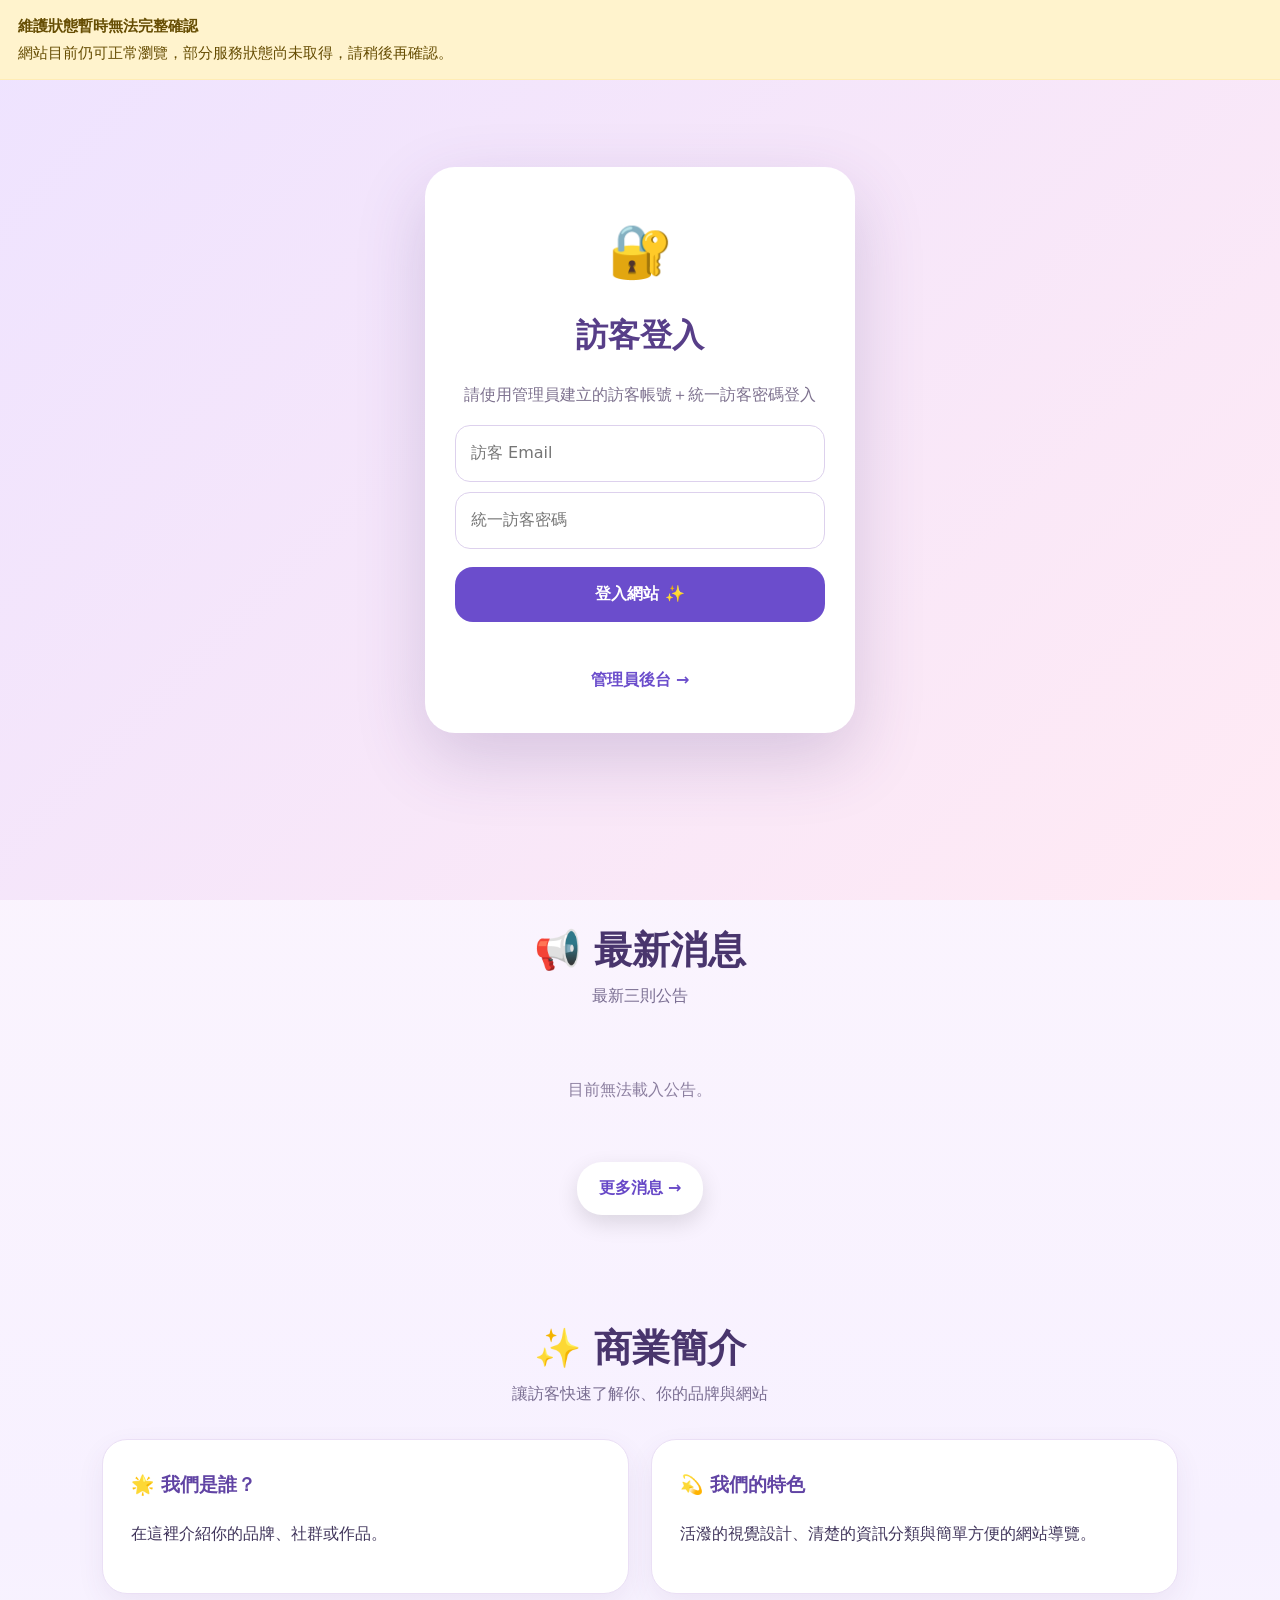
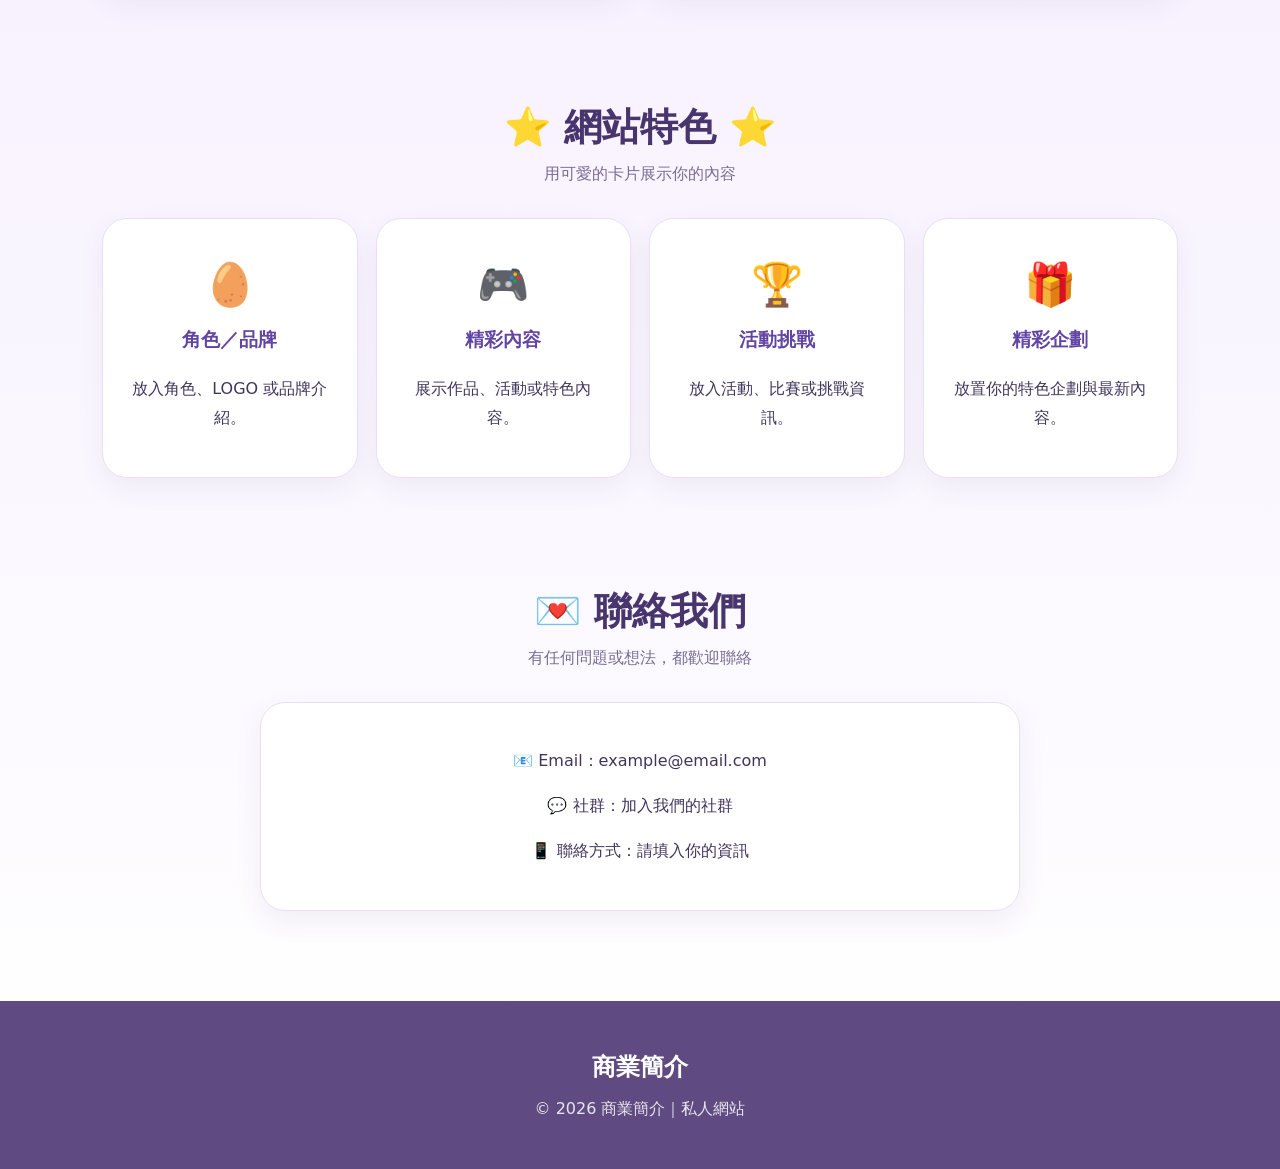
==== commit e77c86ff: "feat: load maintenance status client on public pages" ====
--- a/index.html
+++ b/index.html
@@ -1,13 +1,14 @@
 <!doctype html><html lang="zh-Hant"><head><meta charset="UTF-8"><meta name="viewport" content="width=device-width,initial-scale=1"><title>私人網站</title><link rel="stylesheet" href="style.css"></head><body>
 <div id="visitorGate" class="gate"><div class="gate-card"><div class="lock">🔐</div><h1>訪客登入</h1><p>請使用管理員建立的訪客帳號＋統一訪客密碼登入</p><input id="visitorEmail" type="email" placeholder="訪客 Email" autocomplete="username"><input id="visitorPassword" type="password" placeholder="統一訪客密碼" autocomplete="current-password"><button id="visitorLoginButton">登入網站 ✨</button><small id="visitorLoginError"></small><a href="admin.html">管理員後台 →</a></div></div>
-<header><div class="nav"><div class="logo" id="siteName">商業簡介</div><button class="mobileNavToggle" type="button" aria-expanded="false" aria-label="開啟選單">☰ 選單</button><nav><a href="#home">首頁</a><a href="#news">最新消息</a><a href="products.html">商品</a><a href="videos.html">🎬 影音頻道</a><div class="navDropdown"><button type="button">👤 我的 ▾</button><div class="dropdownMenu myNavMenu"><a href="my.html#myProfilePanel">👤 個人資料</a><a href="my.html#myCompetitionsPanel">🏆 我的比賽</a><a href="my.html#myAwardsPanel">🎖️ 我的獎項</a><a href="my.html#myCouponsPanel">🎟️ 我的優惠券</a><a href="my.html#mySupportPanel">💬 我的客服</a><a href="my.html#myNotificationsPanel">🔔 我的通知</a></div></div><div class="navDropdown"><button type="button">🏆 歷屆成績 ▾</button><div id="competitionMenu" class="dropdownMenu"><a href="competitions.html">📚 全部歷屆成績</a><a href="competitions.html#leaderboard">🏆 達人榜</a><a href="competitions.html?category=Minecraft">🎮 Minecraft 分類</a><div class="dropdownNested"><a class="dropdownNestedTitle" href="competitions.html?category=%E8%9B%8B%E4%BB%94">🥚 蛋仔派對 <span>▸</span></a><div class="dropdownSubmenu"></div></div></div></div><a href="downloads.html">📁 檔案下載</a><a href="app-updates.html">⬇️ 下載 App</a><a href="calendar.html">📅 行事曆</a><a href="search.html">🔍 搜尋</a><a class="admin" href="admin.html">👑 管理員</a><button id="visitorLogout" class="hidden">登出</button></nav></div></header>
+<header><div class="nav"><div class="logo" id="siteName">商業簡介</div><button class="mobileNavToggle" type="button" aria-expanded="false" aria-label="開啟選單">☰ 選單</button><nav><a href="#home">首頁</a><a href="#news">最新消息</a><a href="products.html">商品</a><a href="videos.html">🎬 影音頻道</a><div class="navDropdown"><button type="button">👤 我的 ▾</button><div class="dropdownMenu myNavMenu"><a href="my.html#myProfilePanel">👤 個人資料</a><a href="my.html#myCompetitionsPanel">🏆 我的比賽</a><a href="my.html#myAwardsPanel">🎖️ 我的獎項</a><a href="my.html#myCouponsPanel">🎟️ 我的優惠券</a><a href="my.html#mySupportPanel">💬 我的客服</a><a href="my.html#myNotificationsPanel">🔔 我的通知</a></div></div><div class="navDropdown"><button type="button">🏆 歷屆成績 ▾</button><div id="competitionMenu" class="dropdownMenu"><a href="competitions.html">📚 全部歷屆成績</a><a href="competitions.html#leaderboard">🏆 達人榜</a><a href="competitions.html?category=Minecraft">🎮 Minecraft 分類</a><div class="dropdownNested"><a class="dropdownNestedTitle" href="competitions.html?category=%E8%9B%8B%E4%BB%94">🥚 蛋仔派對 <span>▸</span></a><div class="dropdownSubmenu"></div></div></div></div><div class="navDropdown"><button type="button" aria-expanded="false">📚 更多 ▾</button><div class="dropdownMenu"><a href="downloads.html">📁 檔案下載</a><a href="calendar.html">📅 行事曆</a><a href="app-updates.html">⬇️ 下載 App</a><a href="settings.html">📱 App 設定</a></div></div><a href="search.html">🔍 搜尋</a><a class="admin" href="admin.html">👑 管理員</a><button id="visitorLogout" class="hidden">登出</button></nav></div></header>
 <main><section id="home" class="hero"><img id="heroImage" src="1000116817.jpg" alt="主視覺"><div class="heroShade"></div><div class="heroCard"><h1 id="heroTitle">商業簡介</h1><p id="heroText">繽紛、活潑、充滿特色的專屬網站</p><a href="#news" class="btn">開始探索 →</a></div></section>
 <section id="news"><h2>📢 最新消息</h2><p class="sub">最新三則公告</p><div id="newsList" class="newsList"><div class="loading">正在載入…</div></div><div class="center"><a class="btn" href="news.html">更多消息 →</a></div></section>
 <section id="about"><h2 id="aboutTitle">✨ 商業簡介</h2><p class="sub" id="aboutSubtitle">讓訪客快速了解你、你的品牌與網站</p><div class="grid2"><article><h3 id="about1Title">🌟 我們是誰？</h3><p id="about1Text">在這裡介紹你的品牌、社群或作品。</p></article><article><h3 id="about2Title">💫 我們的特色</h3><p id="about2Text">活潑的視覺設計、清楚的資訊分類與簡單方便的網站導覽。</p></article></div></section>
 <section id="features"><h2 id="featuresTitle">⭐ 網站特色 ⭐</h2><p class="sub" id="featuresSubtitle">用可愛的卡片展示你的內容</p><div class="features"><article><b>🥚</b><h3 id="f1Title">角色／品牌</h3><p id="f1Text">放入角色、LOGO 或品牌介紹。</p></article><article><b>🎮</b><h3 id="f2Title">精彩內容</h3><p id="f2Text">展示作品、活動或特色內容。</p></article><article><b>🏆</b><h3 id="f3Title">活動挑戰</h3><p id="f3Text">放入活動、比賽或挑戰資訊。</p></article><article><b>🎁</b><h3 id="f4Title">精彩企劃</h3><p id="f4Text">放置你的特色企劃與最新內容。</p></article></div></section>
 <section id="contact"><h2>💌 聯絡我們</h2><p class="sub">有任何問題或想法，都歡迎聯絡</p><div class="contact"><p id="contact1">📧 Email：example@email.com</p><p id="contact2">💬 社群：加入我們的社群</p><p id="contact3">📱 聯絡方式：請填入你的資訊</p></div></section></main>
 <footer><h2 id="footerName">商業簡介</h2><p id="footerText">© 2026 商業簡介｜私人網站</p></footer>
-<script src="config.js"></script><script src="app.js?v=26.11.3-calendar"></script><aside id="quickLinksPanel" class="quickLinksPanel" aria-label="快速連結">
+<script src="config.js"></script>
+<script src="maintenance-client.js?v=26.11.16"></script><script src="app.js?v=26.11.3.2"></script><aside id="quickLinksPanel" class="quickLinksPanel" aria-label="快速連結">
   <div class="quickLinksHead">🔗 快速連結</div>
   <div id="quickLinksList" class="quickLinksList">
     <div class="quickLinksEmpty">正在載入…</div>
--- a/style.css
+++ b/style.css
@@ -298,7 +298,7 @@
 nav{display:flex;align-items:center;flex-wrap:nowrap;justify-content:flex-end}
 nav a,nav button{white-space:nowrap;display:inline-flex;align-items:center;justify-content:center;min-width:max-content}
 .nav .dropdownMenu a,.nav .myNavMenu a,.dropdownSubmenu a{white-space:nowrap}
-@media(max-width:1100px){.nav{gap:10px;overflow-x:auto}.nav a,.nav button{font-size:14px;padding:7px 9px}}
+@media(max-width:1100px){.nav{gap:10px;overflow:visible;align-items:center}header nav{flex-wrap:wrap;gap:5px}header nav>a,header nav>button,header nav>.navDropdown{flex:0 0 auto}.nav a,.nav button{font-size:14px;padding:7px 9px}}
 .productBuyRow{margin-top:14px;display:flex;gap:10px;flex-wrap:wrap}.productBuyRow .btn{width:100%;text-align:center}
 .checkoutPanel,.checkoutSuccess{max-width:820px;margin:20px auto;padding:28px;background:#fff;border:1px solid #eadff5;border-radius:24px;box-shadow:0 12px 35px rgba(83,62,120,.08)}
 .checkoutProduct{display:grid;grid-template-columns:180px 1fr;gap:22px;align-items:center;padding:18px;border:1px solid #eee5f5;border-radius:20px;background:#fcfaff}.checkoutProduct img{width:180px;height:180px;object-fit:cover;border-radius:18px}.checkoutProduct .productImage{width:180px;height:180px;display:flex;align-items:center;justify-content:center;border-radius:18px;background:#f1ebfa;font-size:60px}.checkoutProduct h2{margin:8px 0}.checkoutProduct strong{font-size:26px;color:#6849c7}.checkoutPayment{margin:20px 0;padding:18px;border:1px solid #e5daf5;border-radius:18px;background:#fbf8ff}.cashPayment strong{font-size:20px;color:#4d3a70}.cashPayment p{color:#756a84}.checkoutTotal{margin:20px 0;padding:18px;border-radius:18px;background:#f3edff;text-align:right;font-size:20px;color:#5d467c}.checkoutTotal strong{font-size:28px;color:#6849c7}.checkoutSuccess{text-align:center}.successIcon{font-size:56px}.checkoutSuccess h2{color:#4d3a70}.orderCard{margin-bottom:14px}.orderItems{display:flex;flex-direction:column;gap:8px;margin:14px 0}.orderItem{display:flex;justify-content:space-between;gap:12px;padding:10px 12px;border-radius:12px;background:#faf7ff}.orderItem b{color:#6849c7}@media(max-width:700px){.checkoutProduct{grid-template-columns:1fr}.checkoutProduct img,.checkoutProduct .productImage{width:100%;height:220px}.checkoutPanel,.checkoutSuccess{padding:18px;margin:12px}}
@@ -403,3 +403,21 @@
 .calendarDateEditor{margin:18px 0;padding:18px;border:1px solid #ded2f2;border-radius:18px;background:#faf7ff}
 .calendarDateEditor h3{margin:0 0 6px;color:#5c4594}
 .calendarDateEditor small{display:block;margin:8px 0;color:#6749cc;font-weight:800}
+
+/* 26.11.4 settings and dark theme */
+html[data-theme="dark"]{color-scheme:dark}
+html[data-theme="dark"] body{background:#171522!important;color:#eee8f8!important}
+html[data-theme="dark"] header{background:rgba(30,27,43,.96)!important;border-color:#403751!important}
+html[data-theme="dark"] .logo,html[data-theme="dark"] h1,html[data-theme="dark"] h2,html[data-theme="dark"] h3,html[data-theme="dark"] .pageTitle{color:#e8ddff}
+html[data-theme="dark"] nav a,html[data-theme="dark"] nav button{color:#e2d8f2}
+html[data-theme="dark"] .dropdownMenu,html[data-theme="dark"] .notice,html[data-theme="dark"] article,html[data-theme="dark"] .calendarWrap,html[data-theme="dark"] .calendarDay,html[data-theme="dark"] .calendarEvent,html[data-theme="dark"] .settingsCard{background:#252136!important;color:#eee8f8!important;border-color:#443a56!important}
+html[data-theme="dark"] p,html[data-theme="dark"] small,html[data-theme="dark"] .sub{color:#c5bad5}
+html[data-theme="dark"] input,html[data-theme="dark"] textarea,html[data-theme="dark"] select{background:#302a40!important;color:#f4efff!important;border-color:#514765!important}
+.settingsCard{max-width:720px;margin:24px auto;padding:24px;border:1px solid #eadff5;border-radius:22px;background:#fff;box-shadow:0 8px 24px rgba(50,30,80,.07)}
+.settingsChoice{display:flex;align-items:center;gap:12px;padding:14px;margin:10px 0;border:1px solid #e8def2;border-radius:14px;cursor:pointer}
+.settingsChoice input{width:18px;height:18px}
+html[data-theme="dark"] .settingsChoice{background:#2b2540;border-color:#514765}
+
+/* 26.11.4.1：讓 WebView／觸控裝置可點擊展開導覽下拉選單 */
+.navDropdown.open>.dropdownMenu{display:block}
+.navDropdown>button{cursor:pointer}
